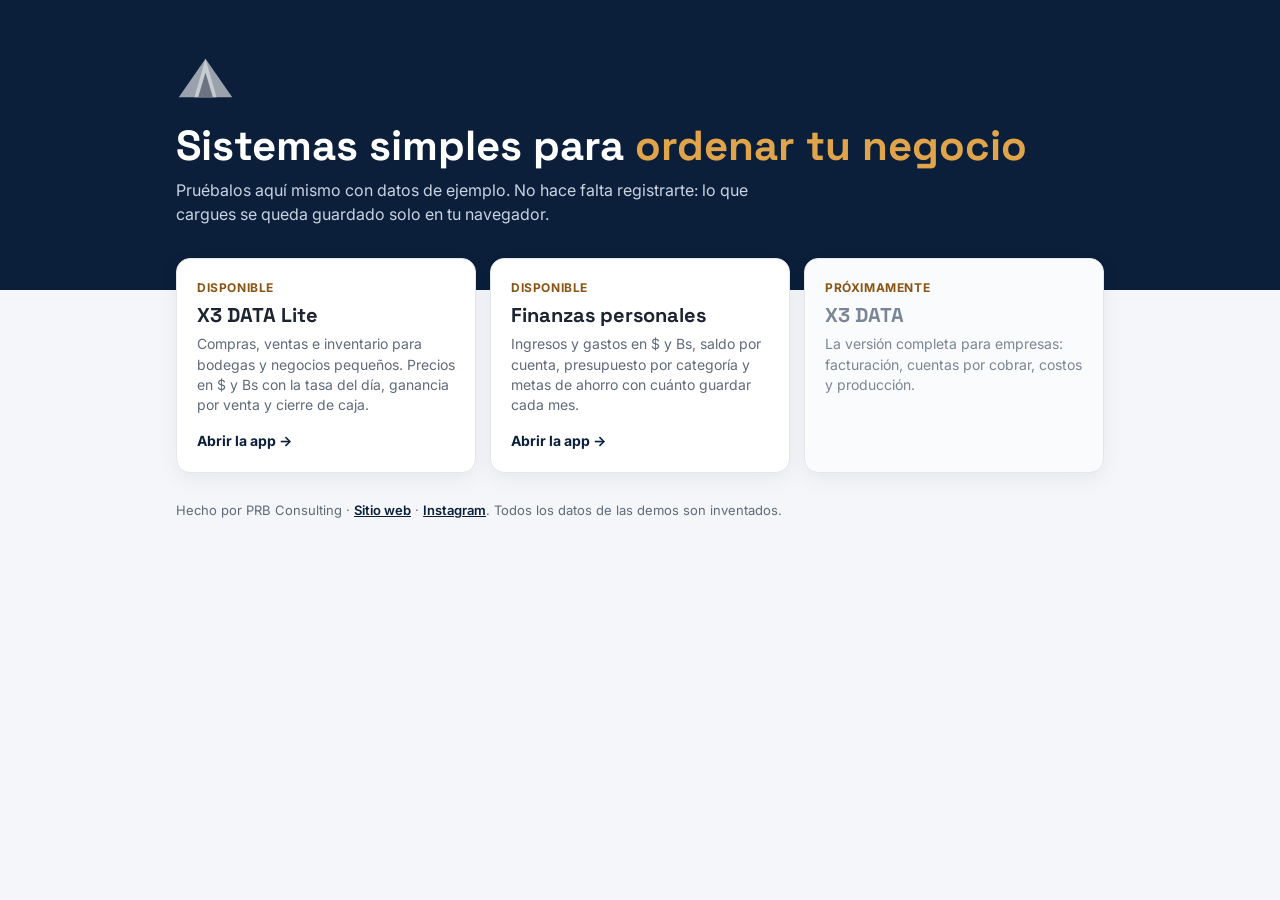
==== index.html @ fb284953 "Forzar recarga de estilos y scripts Co-Authored-By: Claude Opus 5.5 <noreply@anthropic.com> Claude-S" ====
<!doctype html>
<html lang="es">
<head>
<meta charset="utf-8">
<meta name="viewport" content="width=device-width,initial-scale=1">
<title>Apps · PRB Consulting</title>
<meta name="description" content="Apps de PRB Consulting para negocios pequeños y finanzas: pruébalas gratis con datos de ejemplo, sin registrarte.">
<link rel="icon" href="assets/prb-logo.svg">
<link rel="preconnect" href="https://fonts.googleapis.com">
<link rel="stylesheet" href="https://fonts.googleapis.com/css2?family=Inter:wght@400;500;600;700;800&family=Space+Grotesk:wght@600;700&display=swap">
<link rel="stylesheet" href="assets/prb.css?v=3">
<style>
.hero{background:var(--brand);color:#fff;padding:56px 16px 64px}
.hero .w{max-width:928px;margin:0 auto}.list{max-width:960px;margin:0 auto}
.hero img{height:44px;margin-bottom:18px}
.hero h1{font-size:clamp(28px,5vw,42px);line-height:1.1;margin:0 0 10px;color:#fff;text-wrap:balance}
.hero p{color:#c9d3e1;max-width:620px;margin:0;font-size:16px}
.hero .gold{color:var(--gold)}
.list{display:grid;grid-template-columns:repeat(auto-fill,minmax(270px,1fr));gap:14px;padding:0 16px;margin-top:-32px}
.app-c{display:flex;flex-direction:column;gap:6px;background:#fff;border:1px solid var(--line);border-radius:14px;padding:20px;text-decoration:none;color:inherit;box-shadow:0 6px 20px rgba(11,31,58,.06)}
a.app-c:hover,a.app-c:focus-visible{border-color:var(--gold);outline:none}
.app-c em{font-style:normal;font-size:12px;font-weight:700;color:#8a5414;text-transform:uppercase;letter-spacing:.6px}
.app-c b{font:700 20px var(--disp)}
.app-c span{color:var(--mut)}
.app-c .go{margin-top:auto;padding-top:10px;font-weight:700;color:var(--brand)}
.app-c.soon{background:#fafbfc}.app-c.soon b,.app-c.soon span{color:#7a8596}
.note{max-width:960px;margin:28px auto 40px;padding:0 16px;color:var(--mut);font-size:13px}
.note a{color:var(--brand);font-weight:600}
</style>
</head>
<body>
<header class="hero"><div class="w">
  <img src="assets/prb-logo.svg" alt="PRB Consulting">
  <h1>Sistemas simples para <span class="gold">ordenar tu negocio</span></h1>
  <p>Pruébalos aquí mismo con datos de ejemplo. No hace falta registrarte: lo que cargues se queda guardado solo en tu navegador.</p>
</div></header>
<main style="padding:0">
<div class="list">
  <a class="app-c" href="x3-lite/"><em>Disponible</em><b>X3 DATA Lite</b><span>Compras, ventas e inventario para bodegas y negocios pequeños. Precios en $ y Bs con la tasa del día, ganancia por venta y cierre de caja.</span><span class="go">Abrir la app →</span></a>
  <a class="app-c" href="finanzas/"><em>Disponible</em><b>Finanzas personales</b><span>Ingresos y gastos en $ y Bs, saldo por cuenta, presupuesto por categoría y metas de ahorro con cuánto guardar cada mes.</span><span class="go">Abrir la app →</span></a>
  <div class="app-c soon"><em>Próximamente</em><b>X3 DATA</b><span>La versión completa para empresas: facturación, cuentas por cobrar, costos y producción.</span></div>
</div>
<p class="note">Hecho por PRB Consulting · <a href="https://prb-consulting.webflow.io/" target="_blank" rel="noopener">Sitio web</a> · <a href="https://www.instagram.com/prbconsulting/" target="_blank" rel="noopener">Instagram</a>. Todos los datos de las demos son inventados.</p>
</main>
</body>
</html>
---- assets/prb.css ----
/* PRB Consulting · estilos compartidos de las apps */
:root{
  --bg:#f4f6f9;--card:#fff;--ink:#1b2430;--mut:#5f6b7a;--line:#e3e7ec;--soft:#eef1f5;
  --brand:#0b1f3a;--brand2:#13294a;--gold:#e0a54a;--acc:#e0a54a;--acc-ink:#0b1f3a;
  --ok:#1f7a4d;--ok-bg:#e3f4ea;--warn:#9a5b00;--warn-bg:#fff3dc;--bad:#b42318;--bad-bg:#fde8e6;
  --r:12px;--font:Inter,"Segoe UI",Roboto,Arial,sans-serif;--disp:"Space Grotesk",Inter,sans-serif;
  color-scheme:light;
}
*{box-sizing:border-box}
html,body{margin:0}
body{background:var(--bg);color:var(--ink);font:14px/1.45 var(--font)}
button,input,select,textarea{font:inherit;color:inherit}
a{color:inherit}
.num{font-variant-numeric:tabular-nums}

/* Barra de marca */
.prb-bar{display:flex;align-items:center;gap:10px;background:#fff;color:var(--brand);border-bottom:1px solid var(--line);padding:8px 16px;font-size:12px}
.prb-bar img{height:22px;width:auto}
.prb-bar b{font:700 13px var(--disp);letter-spacing:.3px}
.prb-bar .sp{flex:1}
.prb-bar a{color:var(--mut);text-decoration:none}
.prb-bar a:hover{color:var(--brand)}
.prb-bar a:has(b){color:var(--brand)}
.prb-bar .show-m{display:none}
.prb-bar .demo{background:var(--soft);color:var(--mut);border-radius:99px;padding:2px 10px;white-space:nowrap}

/* Estructura de app */
.app{display:flex;min-height:calc(100vh - 38px)}
.side{width:220px;background:var(--brand2);color:#cfd6e0;padding:16px 10px;flex:none}
.side .brand{color:#fff;font:700 19px var(--disp);padding:4px 10px 14px}
.side .brand small{display:block;font:500 11px var(--font);color:#9aa6b6}
.side .grp{font-size:10px;text-transform:uppercase;letter-spacing:1px;color:#8492a6;margin:14px 12px 4px}
.side button{display:flex;gap:8px;align-items:center;width:100%;text-align:left;background:none;border:0;color:inherit;padding:9px 12px;border-radius:8px;cursor:pointer;margin:2px 0}
.side button.on,.side button:hover{background:rgba(255,255,255,.12);color:#fff}
.side button.on{box-shadow:inset 3px 0 0 var(--acc)}
.side .tasa{margin:18px 6px 0;padding:10px;border-radius:10px;background:rgba(255,255,255,.07);font-size:12px}
.side .tasa b{display:block;color:#fff;font-size:15px}
main{flex:1;padding:22px 26px 40px;min-width:0}
h1{font:700 23px var(--disp);margin:0 0 2px}
.sub{color:var(--mut);margin:0 0 18px}
h3{margin:0 0 10px;font-size:12px;text-transform:uppercase;letter-spacing:.6px;color:var(--mut)}

/* Componentes */
.card{background:var(--card);border:1px solid var(--line);border-radius:var(--r);padding:14px 16px}
.kpis{display:grid;grid-template-columns:repeat(4,minmax(0,1fr));gap:12px;margin-bottom:14px}
.kpi{border-left:4px solid var(--c,var(--acc))}
.kpi .n{font-size:21px;font-weight:800;font-variant-numeric:tabular-nums}
.kpi .t{color:var(--mut);font-size:12px}
.g2{display:grid;grid-template-columns:minmax(0,3fr) minmax(0,2fr);gap:12px;margin-bottom:12px}
.g2e{display:grid;grid-template-columns:minmax(0,1fr) minmax(0,1fr);gap:12px;margin-bottom:12px}
.stack{display:grid;gap:12px}
.row{display:flex;gap:8px;align-items:center;flex-wrap:wrap;margin-bottom:12px}
.row .sp{flex:1}
.scroll{overflow-x:auto}
table{width:100%;border-collapse:collapse;font-variant-numeric:tabular-nums}
th{background:var(--soft);text-align:left;font-size:11px;text-transform:uppercase;letter-spacing:.5px;color:#475467;padding:8px 10px;border-bottom:1px solid var(--line);white-space:nowrap}
td{padding:7px 10px;border-bottom:1px solid var(--line);white-space:nowrap}
td.r,th.r{text-align:right}
td.wrap{white-space:normal}
tr.tot td{font-weight:800;background:#fafbfc}
tr.off td{color:#98a2b3;text-decoration:line-through}
tbody tr:hover td{background:#fafbfc}
.tag{display:inline-block;padding:2px 8px;border-radius:99px;font-size:11px;font-weight:700}
.tag.ok{background:var(--ok-bg);color:var(--ok)}.tag.warn{background:var(--warn-bg);color:var(--warn)}.tag.bad{background:var(--bad-bg);color:var(--bad)}.tag.mut{background:var(--soft);color:var(--mut)}
.btn{background:var(--acc);color:var(--acc-ink);border:0;border-radius:8px;padding:8px 14px;font-weight:700;cursor:pointer}
.btn:hover{filter:brightness(.95)}
.btn:disabled{opacity:.45;cursor:not-allowed}
.btn.sec{background:#fff;color:var(--ink);border:1px solid var(--line)}
.btn.dark{background:var(--brand);color:#fff}
.btn.danger{background:#fff;color:var(--bad);border:1px solid #f3c2bd}
.btn.sm{padding:4px 9px;font-size:12px}
.lnk{background:none;border:0;color:#2563a8;cursor:pointer;padding:0;font-size:12px;font-weight:600}
.lnk.bad{color:var(--bad)}
label.f{display:grid;gap:4px;font-size:12px;color:var(--mut);font-weight:600}
.inp{border:1px solid var(--line);border-radius:8px;padding:8px 10px;background:#fff;min-width:0;width:100%}
.inp:focus{outline:2px solid var(--acc);outline-offset:-1px;border-color:transparent}
.form{display:grid;grid-template-columns:repeat(2,minmax(0,1fr));gap:10px 12px}
.form .full{grid-column:1/-1}
.hb{display:flex;align-items:center;gap:8px;margin:6px 0}
.hb .l{width:160px;overflow:hidden;text-overflow:ellipsis;white-space:nowrap}
.hb .b{flex:1;height:10px;background:var(--soft);border-radius:6px}
.hb .b i{display:block;height:100%;border-radius:6px;background:var(--acc)}
.hb .v{width:90px;text-align:right;font-weight:700;font-variant-numeric:tabular-nums}
.empty{color:var(--mut);text-align:center;padding:22px}
.hint{color:var(--mut);font-size:12px}

/* Modal y avisos */
dialog{border:0;border-radius:14px;padding:0;max-width:min(560px,calc(100vw - 24px));width:100%;box-shadow:0 20px 60px rgba(0,0,0,.25)}
dialog::backdrop{background:rgba(15,20,30,.45)}
dialog .hd{display:flex;align-items:center;justify-content:space-between;padding:14px 18px;border-bottom:1px solid var(--line)}
dialog .hd b{font:700 17px var(--disp)}
dialog .bd{padding:16px 18px;max-height:70vh;overflow:auto}
dialog .ft{display:flex;gap:8px;justify-content:flex-end;padding:12px 18px;border-top:1px solid var(--line);background:#fafbfc}
.x{background:none;border:0;font-size:22px;line-height:1;cursor:pointer;color:var(--mut)}
.fab{display:none;position:fixed;right:16px;bottom:16px;z-index:40;background:var(--brand);color:#fff;border:0;border-radius:99px;padding:12px 18px;font-weight:700;box-shadow:0 8px 24px rgba(0,0,0,.25);gap:8px;align-items:center;cursor:pointer}
.fab[hidden]{display:none!important}
#toast{position:fixed;left:50%;bottom:22px;transform:translateX(-50%);background:var(--brand);color:#fff;padding:10px 16px;border-radius:10px;font-weight:600;opacity:0;pointer-events:none;transition:opacity .2s;z-index:50;max-width:calc(100vw - 32px)}
#toast.on{opacity:1}
#toast.err{background:var(--bad)}

.foot{color:var(--mut);font-size:12px;margin-top:28px;border-top:1px solid var(--line);padding-top:12px}

@media(max-width:860px){
  .app{display:block}
  .side{width:auto;display:flex;overflow-x:auto;padding:6px;gap:2px;position:sticky;top:0;z-index:5}
  .side .brand,.side .grp,.side .tasa{display:none}
  .side button{white-space:nowrap;width:auto;margin:0}
  .side button.on{box-shadow:inset 0 -3px 0 var(--acc)}
  main{padding:16px 16px 40px}
  .kpis{grid-template-columns:repeat(2,minmax(0,1fr))}
  .g2,.g2e{grid-template-columns:minmax(0,1fr)}
  .fab{display:flex}
  .form{grid-template-columns:1fr}
  .prb-bar .hide-m{display:none}
  .prb-bar .show-m{display:inline}
}
@media print{
  .prb-bar,.side,.no-print{display:none!important}
  main{padding:0}
  body{background:#fff}
}
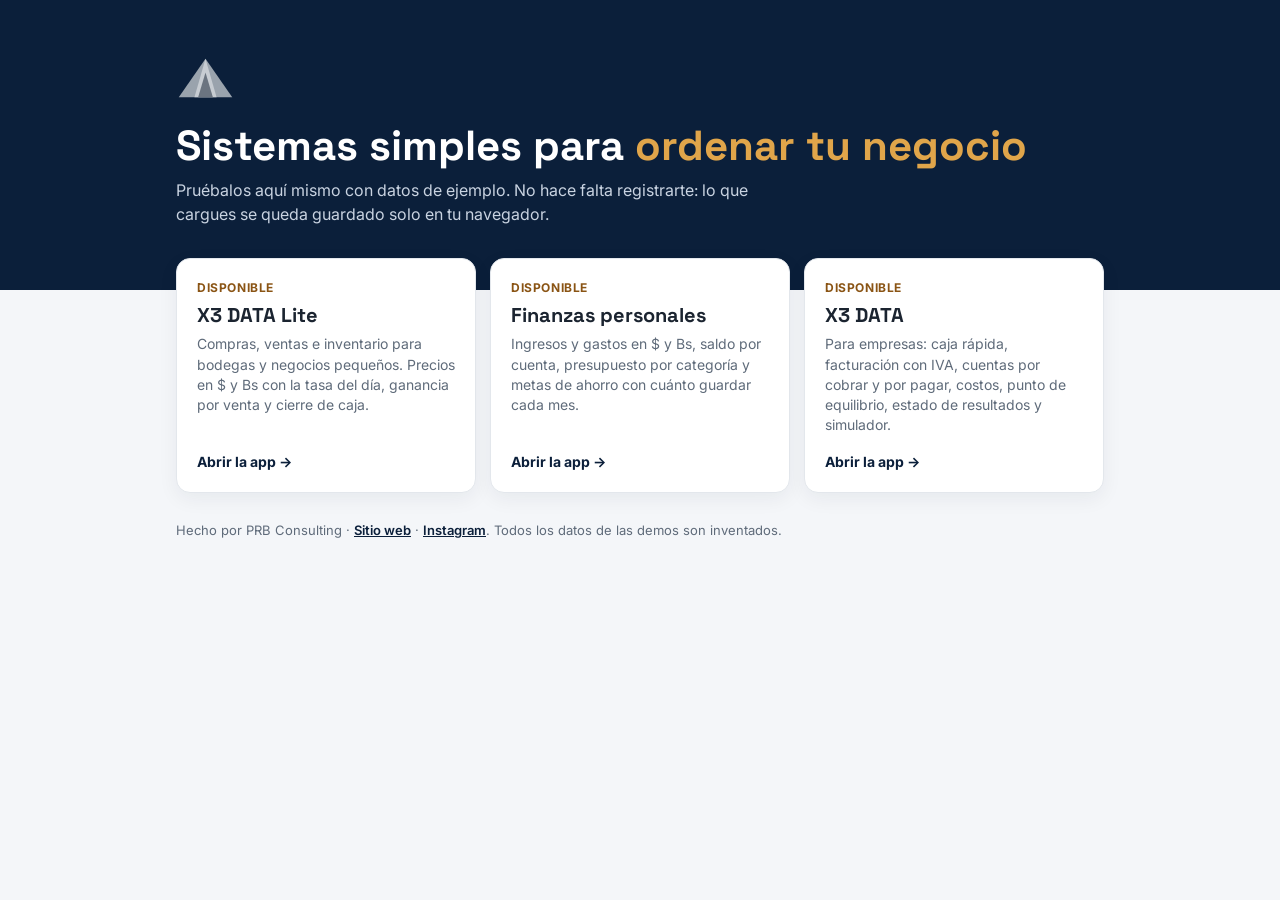
==== commit 814e050a: "X3 DATA con caja rápida, costos y equilibrio; finanzas sin gráfico de torta Co-Authored-By: Claude O" ====
--- a/index.html
+++ b/index.html
@@ -8,7 +8,7 @@
 <link rel="icon" href="assets/prb-logo.svg">
 <link rel="preconnect" href="https://fonts.googleapis.com">
 <link rel="stylesheet" href="https://fonts.googleapis.com/css2?family=Inter:wght@400;500;600;700;800&family=Space+Grotesk:wght@600;700&display=swap">
-<link rel="stylesheet" href="assets/prb.css?v=3">
+<link rel="stylesheet" href="assets/prb.css?v=4">
 <style>
 .hero{background:var(--brand);color:#fff;padding:56px 16px 64px}
 .hero .w{max-width:928px;margin:0 auto}.list{max-width:960px;margin:0 auto}
@@ -38,7 +38,7 @@
 <div class="list">
   <a class="app-c" href="x3-lite/"><em>Disponible</em><b>X3 DATA Lite</b><span>Compras, ventas e inventario para bodegas y negocios pequeños. Precios en $ y Bs con la tasa del día, ganancia por venta y cierre de caja.</span><span class="go">Abrir la app →</span></a>
   <a class="app-c" href="finanzas/"><em>Disponible</em><b>Finanzas personales</b><span>Ingresos y gastos en $ y Bs, saldo por cuenta, presupuesto por categoría y metas de ahorro con cuánto guardar cada mes.</span><span class="go">Abrir la app →</span></a>
-  <div class="app-c soon"><em>Próximamente</em><b>X3 DATA</b><span>La versión completa para empresas: facturación, cuentas por cobrar, costos y producción.</span></div>
+  <a class="app-c" href="x3/"><em>Disponible</em><b>X3 DATA</b><span>Para empresas: caja rápida, facturación con IVA, cuentas por cobrar y por pagar, costos, punto de equilibrio, estado de resultados y simulador.</span><span class="go">Abrir la app →</span></a>
 </div>
 <p class="note">Hecho por PRB Consulting · <a href="https://prb-consulting.webflow.io/" target="_blank" rel="noopener">Sitio web</a> · <a href="https://www.instagram.com/prbconsulting/" target="_blank" rel="noopener">Instagram</a>. Todos los datos de las demos son inventados.</p>
 </main>
--- a/assets/prb.css
+++ b/assets/prb.css
@@ -119,3 +119,31 @@
   main{padding:0}
   body{background:#fff}
 }
+
+/* Caja rápida */
+.caja{display:grid;grid-template-columns:minmax(0,1.25fr) minmax(0,1fr);gap:12px;align-items:start}
+.ksug{position:absolute;left:0;right:0;top:100%;z-index:10;background:#fff;border:1px solid var(--line);border-radius:10px;box-shadow:0 10px 30px rgba(0,0,0,.12);overflow:hidden}
+.ksug:empty{display:none}
+.ksug button{display:flex;width:100%;justify-content:space-between;gap:10px;padding:10px 14px;border:0;background:none;text-align:left;cursor:pointer;font-size:15px}
+.ksug button.on,.ksug button:hover{background:var(--soft)}
+.kfav{display:grid;grid-template-columns:repeat(auto-fill,minmax(130px,1fr));gap:8px}
+.kfav button{display:grid;gap:4px;text-align:left;background:var(--soft);border:1px solid var(--line);border-radius:10px;padding:12px;cursor:pointer;min-height:72px}
+.kfav button:hover{border-color:var(--acc);background:#fff}
+.kfav b{font-size:13px;line-height:1.25}.kfav span{color:var(--acc);font-weight:800}
+.kcart{position:sticky;top:12px}
+.klist{max-height:46vh;overflow:auto;margin:0 -6px}
+.kl{display:grid;grid-template-columns:minmax(0,1fr) auto 84px;gap:10px;align-items:center;padding:8px 6px;border-bottom:1px solid var(--line)}
+.kl small{display:block;color:var(--mut)}.kl>b{text-align:right}
+.kl.new{animation:kflash 1s ease-out}
+@keyframes kflash{from{background:#e3f4ea}to{background:transparent}}
+.kq{display:flex;align-items:center;gap:6px}.kq button{width:32px;height:32px;border-radius:8px;border:1px solid var(--line);background:#fff;font-size:18px;cursor:pointer}.kq span{min-width:26px;text-align:center;font-weight:700}
+.ktot{display:grid;grid-template-columns:1fr auto;align-items:end;margin-top:12px;padding-top:12px;border-top:2px solid var(--ink)}
+.ktot span{font-weight:700}.ktot span small{display:block;font-weight:400;color:var(--mut);font-size:12px}
+.ktot b{font:800 34px var(--disp);text-align:right}.ktot>small{grid-column:2;text-align:right;color:var(--mut)}
+.kpay{display:grid;grid-template-columns:repeat(3,minmax(0,1fr));gap:8px;margin-top:12px}
+.kpay button{padding:12px 6px;border-radius:10px;border:1px solid var(--line);background:#fff;font-weight:700;cursor:pointer;position:relative}
+.kpay button small{position:absolute;top:4px;left:7px;color:var(--mut);font-weight:500;font-size:10px}
+.kpay button.on{border-color:var(--acc);background:var(--acc);color:var(--acc-ink)}
+.kpay button.on small{color:inherit}
+.kvuelto{font-size:22px;margin-top:10px;text-align:right;min-height:30px}
+@media(max-width:860px){.caja{grid-template-columns:minmax(0,1fr)}.kcart{position:static}.kfav{grid-template-columns:repeat(2,minmax(0,1fr))}}
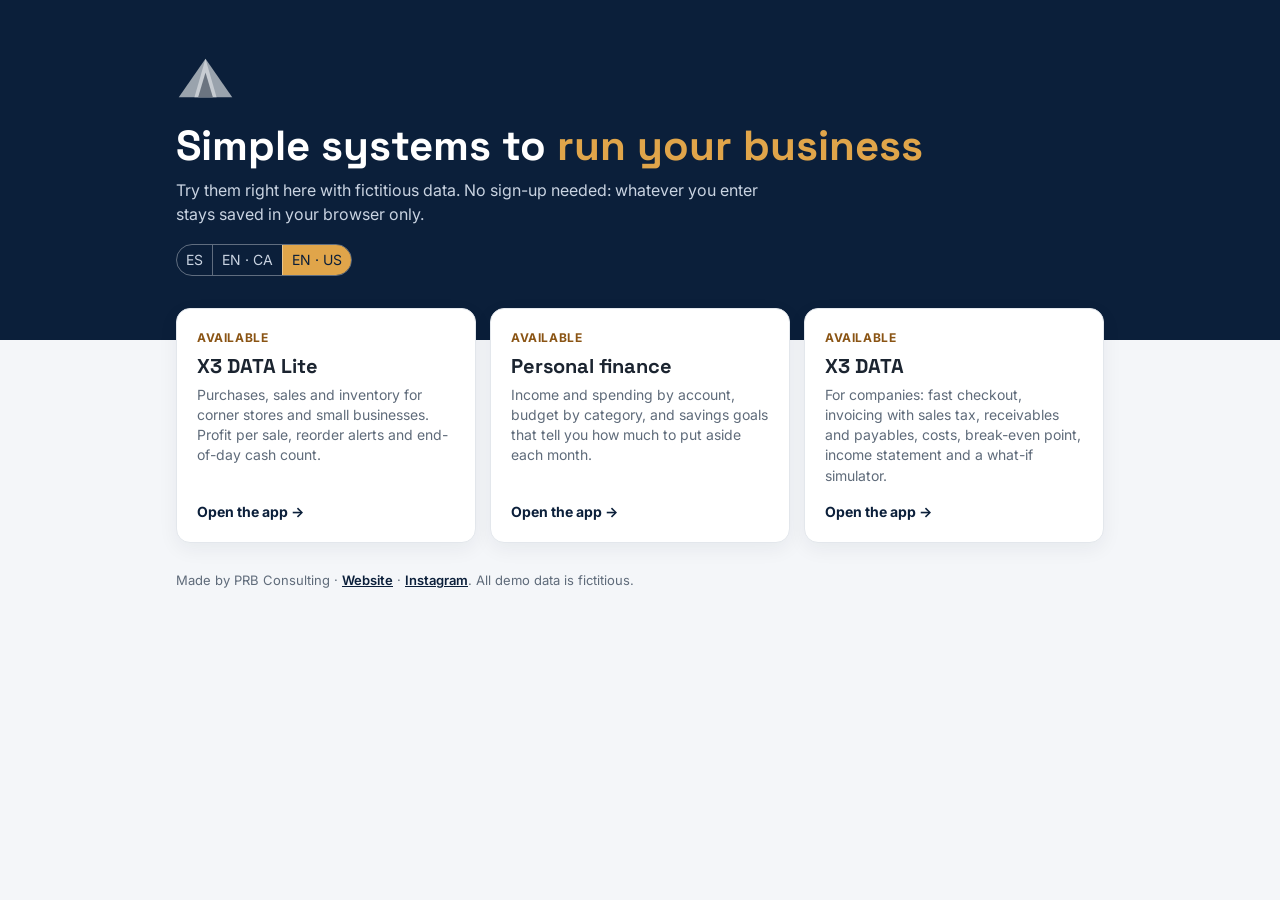
==== commit fb607f4c: "Idioma ES / EN Canadá / EN EE.UU., datos ficticios y tablas de análisis sin scroll lateral Co-Author" ====
--- a/index.html
+++ b/index.html
@@ -4,11 +4,11 @@
 <meta charset="utf-8">
 <meta name="viewport" content="width=device-width,initial-scale=1">
 <title>Apps · PRB Consulting</title>
-<meta name="description" content="Apps de PRB Consulting para negocios pequeños y finanzas: pruébalas gratis con datos de ejemplo, sin registrarte.">
+<meta name="description" content="Apps de PRB Consulting para negocios pequeños y finanzas: pruébalas gratis con datos ficticios, sin registrarte.">
 <link rel="icon" href="assets/prb-logo.svg">
 <link rel="preconnect" href="https://fonts.googleapis.com">
 <link rel="stylesheet" href="https://fonts.googleapis.com/css2?family=Inter:wght@400;500;600;700;800&family=Space+Grotesk:wght@600;700&display=swap">
-<link rel="stylesheet" href="assets/prb.css?v=4">
+<link rel="stylesheet" href="assets/prb.css?v=5">
 <style>
 .hero{background:var(--brand);color:#fff;padding:56px 16px 64px}
 .hero .w{max-width:928px;margin:0 auto}.list{max-width:960px;margin:0 auto}
@@ -27,12 +27,13 @@
 .note{max-width:960px;margin:28px auto 40px;padding:0 16px;color:var(--mut);font-size:13px}
 .note a{color:var(--brand);font-weight:600}
 </style>
+<script src="assets/i18n.js?v=5"></script>
 </head>
 <body>
 <header class="hero"><div class="w">
   <img src="assets/prb-logo.svg" alt="PRB Consulting">
   <h1>Sistemas simples para <span class="gold">ordenar tu negocio</span></h1>
-  <p>Pruébalos aquí mismo con datos de ejemplo. No hace falta registrarte: lo que cargues se queda guardado solo en tu navegador.</p>
+  <p>Pruébalos aquí mismo con datos ficticios. No hace falta registrarte: lo que cargues se queda guardado solo en tu navegador.</p>
 </div></header>
 <main style="padding:0">
 <div class="list">
@@ -40,7 +41,7 @@
   <a class="app-c" href="finanzas/"><em>Disponible</em><b>Finanzas personales</b><span>Ingresos y gastos en $ y Bs, saldo por cuenta, presupuesto por categoría y metas de ahorro con cuánto guardar cada mes.</span><span class="go">Abrir la app →</span></a>
   <a class="app-c" href="x3/"><em>Disponible</em><b>X3 DATA</b><span>Para empresas: caja rápida, facturación con IVA, cuentas por cobrar y por pagar, costos, punto de equilibrio, estado de resultados y simulador.</span><span class="go">Abrir la app →</span></a>
 </div>
-<p class="note">Hecho por PRB Consulting · <a href="https://prb-consulting.webflow.io/" target="_blank" rel="noopener">Sitio web</a> · <a href="https://www.instagram.com/prbconsulting/" target="_blank" rel="noopener">Instagram</a>. Todos los datos de las demos son inventados.</p>
+<p class="note">Hecho por PRB Consulting · <a href="https://prb-consulting.webflow.io/" target="_blank" rel="noopener">Sitio web</a> · <a href="https://www.instagram.com/prbconsulting/" target="_blank" rel="noopener">Instagram</a>. Todos los datos de las demos son ficticios.</p>
 </main>
 </body>
 </html>
--- a/assets/prb.css
+++ b/assets/prb.css
@@ -47,6 +47,7 @@
 .kpi .n{font-size:21px;font-weight:800;font-variant-numeric:tabular-nums}
 .kpi .t{color:var(--mut);font-size:12px}
 .g2{display:grid;grid-template-columns:minmax(0,3fr) minmax(0,2fr);gap:12px;margin-bottom:12px}
+.g2.sim{grid-template-columns:minmax(0,1fr) minmax(0,1.3fr)}
 .g2e{display:grid;grid-template-columns:minmax(0,1fr) minmax(0,1fr);gap:12px;margin-bottom:12px}
 .stack{display:grid;gap:12px}
 .row{display:flex;gap:8px;align-items:center;flex-wrap:wrap;margin-bottom:12px}
@@ -108,7 +109,7 @@
   .side button.on{box-shadow:inset 0 -3px 0 var(--acc)}
   main{padding:16px 16px 40px}
   .kpis{grid-template-columns:repeat(2,minmax(0,1fr))}
-  .g2,.g2e{grid-template-columns:minmax(0,1fr)}
+  .g2,.g2e,.g2.sim{grid-template-columns:minmax(0,1fr)}
   .fab{display:flex}
   .form{grid-template-columns:1fr}
   .prb-bar .hide-m{display:none}
@@ -147,3 +148,19 @@
 .kpay button.on small{color:inherit}
 .kvuelto{font-size:22px;margin-top:10px;text-align:right;min-height:30px}
 @media(max-width:860px){.caja{grid-template-columns:minmax(0,1fr)}.kcart{position:static}.kfav{grid-template-columns:repeat(2,minmax(0,1fr))}}
+table.calc td{white-space:normal}
+table.calc td.r{white-space:nowrap;padding-left:12px}
+
+/* idioma */
+.prb-lang{display:inline-flex;border:1px solid var(--line);border-radius:999px;overflow:hidden;flex:none}
+.prb-lang button{border:0;background:transparent;font:600 12px var(--sans,inherit);color:var(--mut);padding:5px 9px;cursor:pointer;white-space:nowrap}
+.prb-lang button+button{border-left:1px solid var(--line)}
+.prb-lang button.on{background:var(--acc,#2e9e6b);color:#fff}
+.hero .prb-lang{margin-top:18px;border-color:rgba(255,255,255,.35)}
+.hero .prb-lang button{color:#c9d3e1}.hero .prb-lang button+button{border-left-color:rgba(255,255,255,.35)}
+.hero .prb-lang button.on{background:var(--gold);color:var(--brand)}
+html[lang="en"] .bs{display:none!important}
+@media (max-width:640px){.prb-bar .demo{display:none}.prb-lang button{padding:4px 7px;font-size:11px}}
+.sm{display:none}
+@media (max-width:640px){.hm{display:none!important}.sm{display:table-cell}}
+@media (max-width:640px){th{padding:8px 6px}td{padding:7px 6px}th:first-child,td:first-child{padding-left:4px}th:last-child,td:last-child{padding-right:4px}tr.tot td:first-child{white-space:normal}}
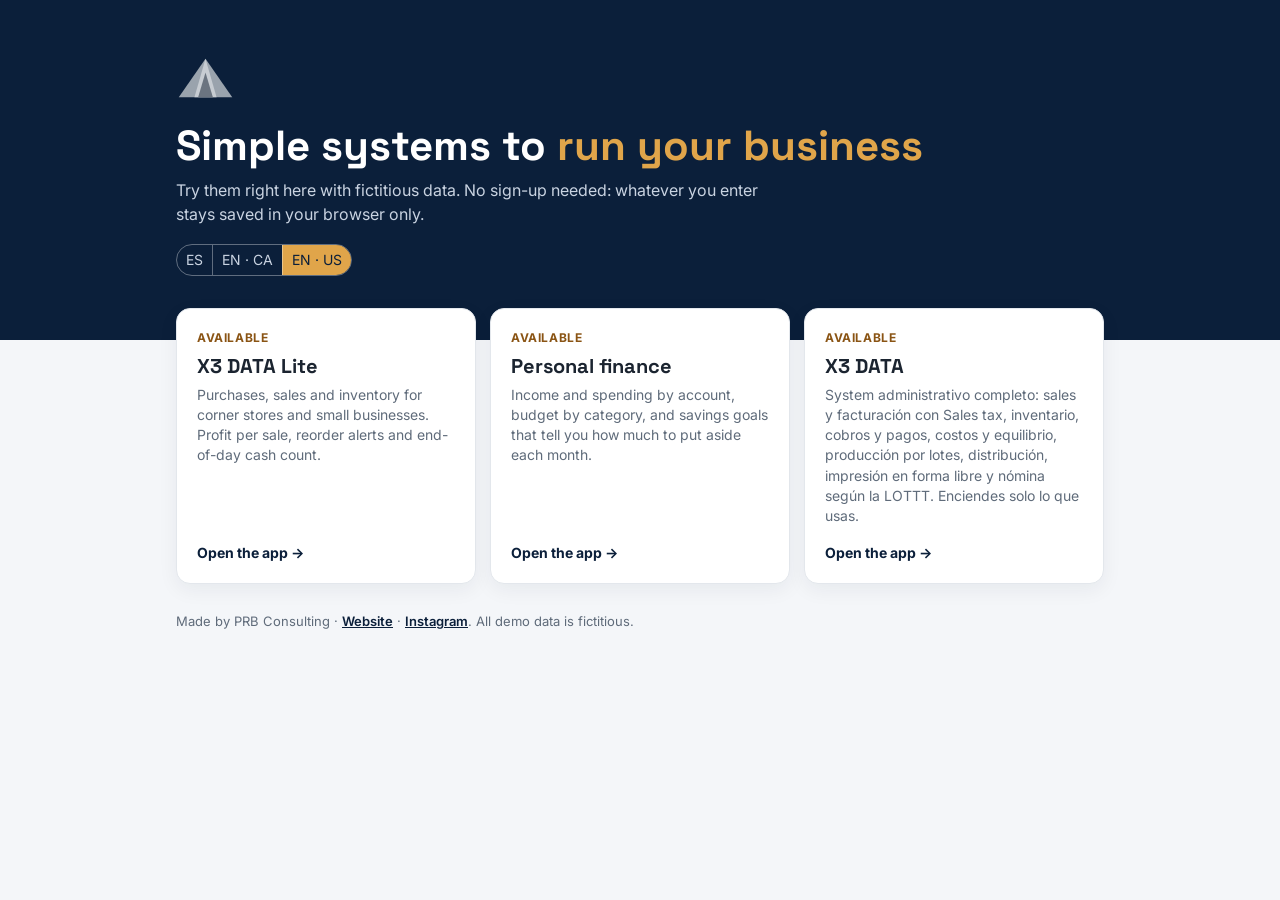
==== commit 1a74adc3: "Portada: descripcion de X3 DATA total" ====
--- a/index.html
+++ b/index.html
@@ -31,7 +31,7 @@
 </head>
 <body>
 <header class="hero"><div class="w">
-  <img src="assets/prb-logo.svg" alt="PRB Consulting">
+  <img src="https://cdn.prod.website-files.com/6428993007c9bb0c2e9f60b5/6428ac27bb87cbb7fb2e982d_Copia%20de%20P.R.B.png" onerror="this.onerror=null;this.src='assets/prb-logo.svg'" alt="PRB Consulting">
   <h1>Sistemas simples para <span class="gold">ordenar tu negocio</span></h1>
   <p>Pruébalos aquí mismo con datos ficticios. No hace falta registrarte: lo que cargues se queda guardado solo en tu navegador.</p>
 </div></header>
@@ -39,7 +39,7 @@
 <div class="list">
   <a class="app-c" href="x3-lite/"><em>Disponible</em><b>X3 DATA Lite</b><span>Compras, ventas e inventario para bodegas y negocios pequeños. Precios en $ y Bs con la tasa del día, ganancia por venta y cierre de caja.</span><span class="go">Abrir la app →</span></a>
   <a class="app-c" href="finanzas/"><em>Disponible</em><b>Finanzas personales</b><span>Ingresos y gastos en $ y Bs, saldo por cuenta, presupuesto por categoría y metas de ahorro con cuánto guardar cada mes.</span><span class="go">Abrir la app →</span></a>
-  <a class="app-c" href="x3/"><em>Disponible</em><b>X3 DATA</b><span>Para empresas: caja rápida, facturación con IVA, cuentas por cobrar y por pagar, costos, punto de equilibrio, estado de resultados y simulador.</span><span class="go">Abrir la app →</span></a>
+  <a class="app-c" href="x3/"><em>Disponible</em><b>X3 DATA</b><span>Sistema administrativo completo: ventas y facturación con IVA, inventario, cobros y pagos, costos y equilibrio, producción por lotes, distribución, impresión en forma libre y nómina según la LOTTT. Enciendes solo lo que usas.</span><span class="go">Abrir la app →</span></a>
 </div>
 <p class="note">Hecho por PRB Consulting · <a href="https://prb-consulting.webflow.io/" target="_blank" rel="noopener">Sitio web</a> · <a href="https://www.instagram.com/prbconsulting/" target="_blank" rel="noopener">Instagram</a>. Todos los datos de las demos son ficticios.</p>
 </main>
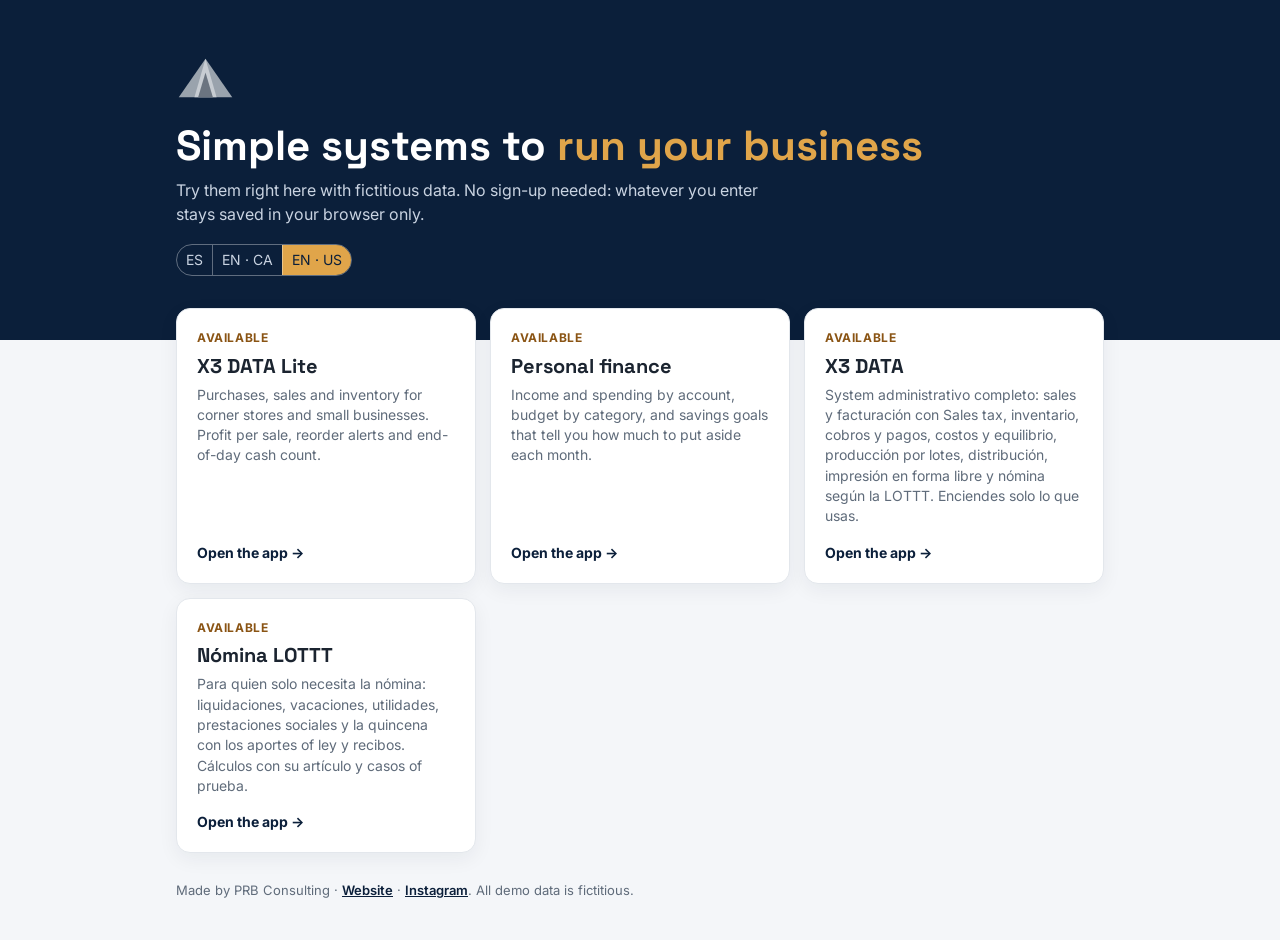
==== commit cf0ad2a8: "Portada: tarjeta de la app de Nomina" ====
--- a/index.html
+++ b/index.html
@@ -40,6 +40,7 @@
   <a class="app-c" href="x3-lite/"><em>Disponible</em><b>X3 DATA Lite</b><span>Compras, ventas e inventario para bodegas y negocios pequeños. Precios en $ y Bs con la tasa del día, ganancia por venta y cierre de caja.</span><span class="go">Abrir la app →</span></a>
   <a class="app-c" href="finanzas/"><em>Disponible</em><b>Finanzas personales</b><span>Ingresos y gastos en $ y Bs, saldo por cuenta, presupuesto por categoría y metas de ahorro con cuánto guardar cada mes.</span><span class="go">Abrir la app →</span></a>
   <a class="app-c" href="x3/"><em>Disponible</em><b>X3 DATA</b><span>Sistema administrativo completo: ventas y facturación con IVA, inventario, cobros y pagos, costos y equilibrio, producción por lotes, distribución, impresión en forma libre y nómina según la LOTTT. Enciendes solo lo que usas.</span><span class="go">Abrir la app →</span></a>
+  <a class="app-c" href="nomina/"><em>Disponible</em><b>Nómina LOTTT</b><span>Para quien solo necesita la nómina: liquidaciones, vacaciones, utilidades, prestaciones sociales y la quincena con los aportes de ley y recibos. Cálculos con su artículo y casos de prueba.</span><span class="go">Abrir la app →</span></a>
 </div>
 <p class="note">Hecho por PRB Consulting · <a href="https://prb-consulting.webflow.io/" target="_blank" rel="noopener">Sitio web</a> · <a href="https://www.instagram.com/prbconsulting/" target="_blank" rel="noopener">Instagram</a>. Todos los datos de las demos son ficticios.</p>
 </main>
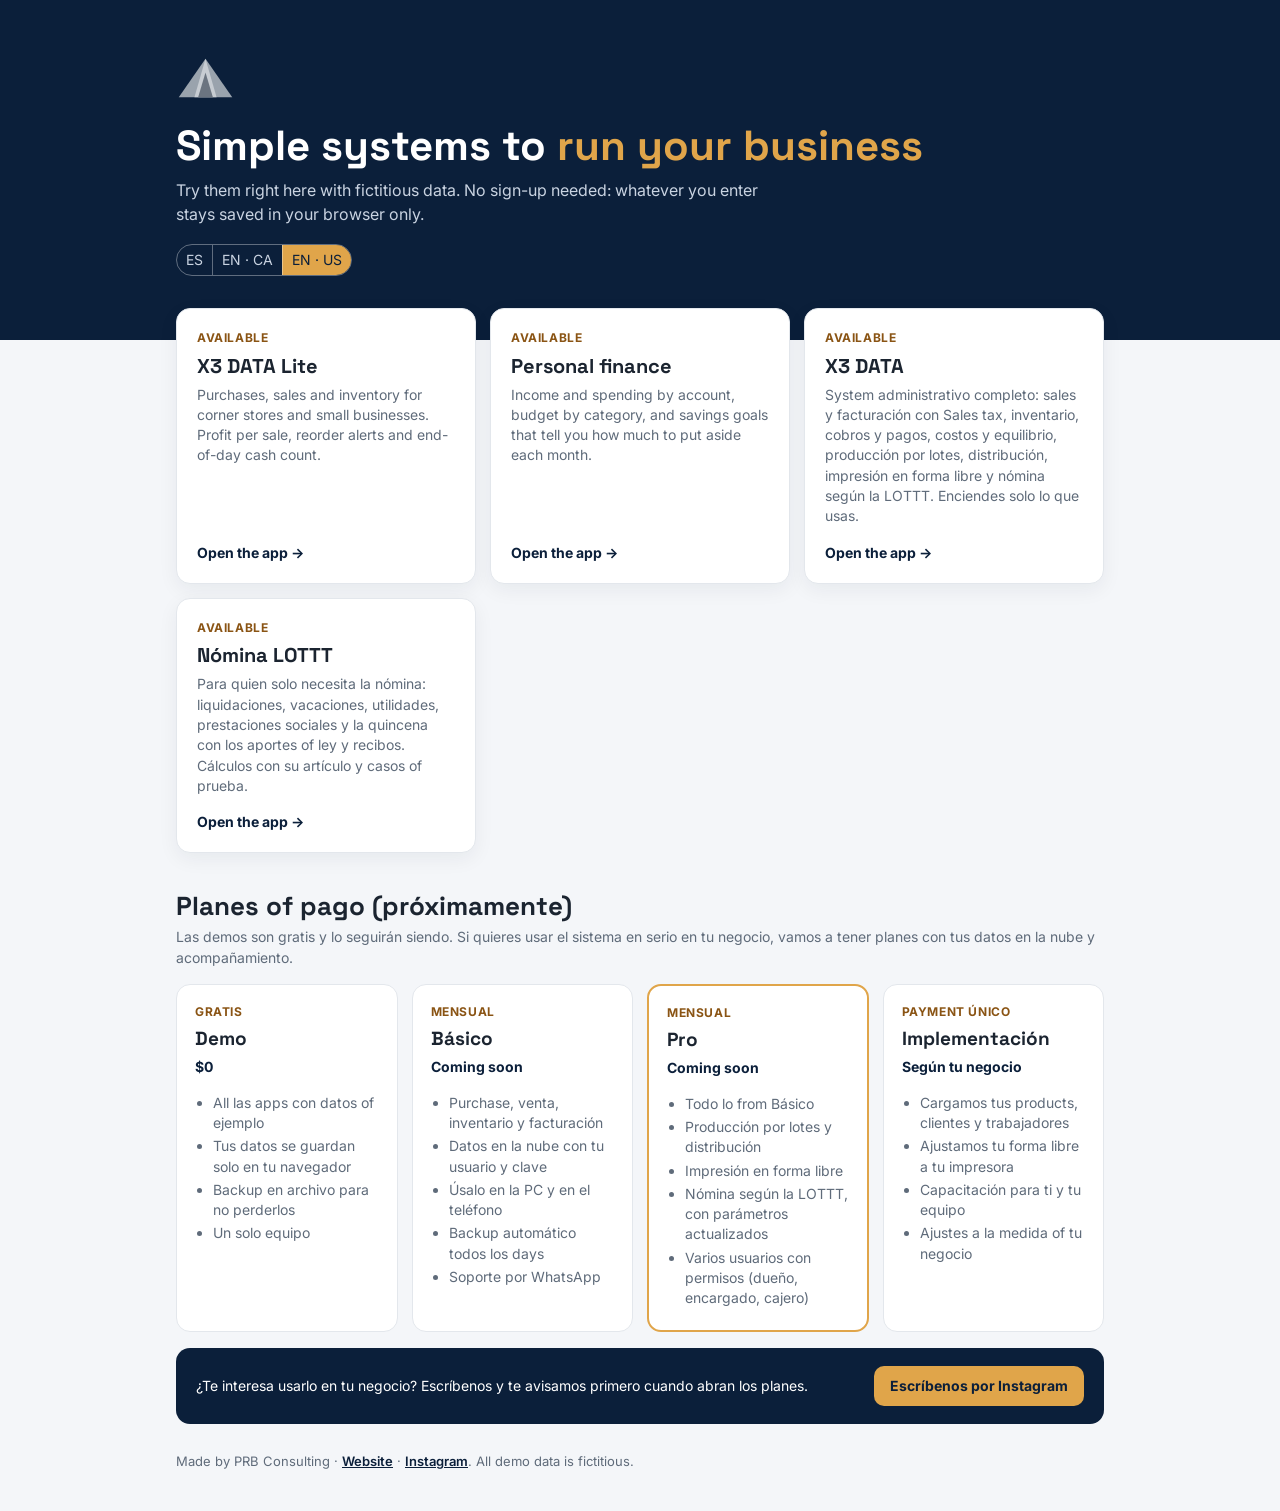
==== commit d67c14e8: "Portada: seccion de planes de pago (proximamente)" ====
--- a/index.html
+++ b/index.html
@@ -26,6 +26,16 @@
 .app-c.soon{background:#fafbfc}.app-c.soon b,.app-c.soon span{color:#7a8596}
 .note{max-width:960px;margin:28px auto 40px;padding:0 16px;color:var(--mut);font-size:13px}
 .note a{color:var(--brand);font-weight:600}
+.planes{max-width:960px;margin:36px auto 0;padding:0 16px}
+.planes h2{font:700 26px var(--disp);margin:0 0 4px}.planes>p{color:var(--mut);margin:0 0 16px}
+.pgrid{display:grid;grid-template-columns:repeat(auto-fill,minmax(210px,1fr));gap:14px}
+.plan{background:#fff;border:1px solid var(--line);border-radius:14px;padding:18px;display:flex;flex-direction:column;gap:6px}
+.plan.dest{border:2px solid var(--gold)}
+.plan em{font-style:normal;font-size:12px;font-weight:700;color:#8a5414;text-transform:uppercase;letter-spacing:.6px}
+.plan b{font:700 19px var(--disp)}.plan .pr{font-weight:700;color:var(--brand)}
+.plan ul{margin:6px 0 0;padding-left:18px;color:var(--mut);font-size:14px}.plan li{margin:3px 0}
+.planes .cta{margin-top:16px;background:var(--brand);color:#fff;border-radius:14px;padding:18px 20px;display:flex;flex-wrap:wrap;gap:10px;align-items:center;justify-content:space-between}
+.planes .cta a{background:var(--gold);color:var(--brand);font-weight:700;text-decoration:none;padding:10px 16px;border-radius:10px}
 </style>
 <script src="assets/i18n.js?v=5"></script>
 </head>
@@ -42,6 +52,17 @@
   <a class="app-c" href="x3/"><em>Disponible</em><b>X3 DATA</b><span>Sistema administrativo completo: ventas y facturación con IVA, inventario, cobros y pagos, costos y equilibrio, producción por lotes, distribución, impresión en forma libre y nómina según la LOTTT. Enciendes solo lo que usas.</span><span class="go">Abrir la app →</span></a>
   <a class="app-c" href="nomina/"><em>Disponible</em><b>Nómina LOTTT</b><span>Para quien solo necesita la nómina: liquidaciones, vacaciones, utilidades, prestaciones sociales y la quincena con los aportes de ley y recibos. Cálculos con su artículo y casos de prueba.</span><span class="go">Abrir la app →</span></a>
 </div>
+<section class="planes" id="planes">
+  <h2>Planes de pago (próximamente)</h2>
+  <p>Las demos son gratis y lo seguirán siendo. Si quieres usar el sistema en serio en tu negocio, vamos a tener planes con tus datos en la nube y acompañamiento.</p>
+  <div class="pgrid">
+    <div class="plan"><em>Gratis</em><b>Demo</b><span class="pr">$0</span><ul><li>Todas las apps con datos de ejemplo</li><li>Tus datos se guardan solo en tu navegador</li><li>Respaldo en archivo para no perderlos</li><li>Un solo equipo</li></ul></div>
+    <div class="plan"><em>Mensual</em><b>Básico</b><span class="pr">Próximamente</span><ul><li>Compra, venta, inventario y facturación</li><li>Datos en la nube con tu usuario y clave</li><li>Úsalo en la PC y en el teléfono</li><li>Respaldo automático todos los días</li><li>Soporte por WhatsApp</li></ul></div>
+    <div class="plan dest"><em>Mensual</em><b>Pro</b><span class="pr">Próximamente</span><ul><li>Todo lo del Básico</li><li>Producción por lotes y distribución</li><li>Impresión en forma libre</li><li>Nómina según la LOTTT, con parámetros actualizados</li><li>Varios usuarios con permisos (dueño, encargado, cajero)</li></ul></div>
+    <div class="plan"><em>Pago único</em><b>Implementación</b><span class="pr">Según tu negocio</span><ul><li>Cargamos tus productos, clientes y trabajadores</li><li>Ajustamos tu forma libre a tu impresora</li><li>Capacitación para ti y tu equipo</li><li>Ajustes a la medida de tu negocio</li></ul></div>
+  </div>
+  <div class="cta"><span>¿Te interesa usarlo en tu negocio? Escríbenos y te avisamos primero cuando abran los planes.</span><a href="https://www.instagram.com/prbconsulting/" target="_blank" rel="noopener">Escríbenos por Instagram</a></div>
+</section>
 <p class="note">Hecho por PRB Consulting · <a href="https://prb-consulting.webflow.io/" target="_blank" rel="noopener">Sitio web</a> · <a href="https://www.instagram.com/prbconsulting/" target="_blank" rel="noopener">Instagram</a>. Todos los datos de las demos son ficticios.</p>
 </main>
 </body>
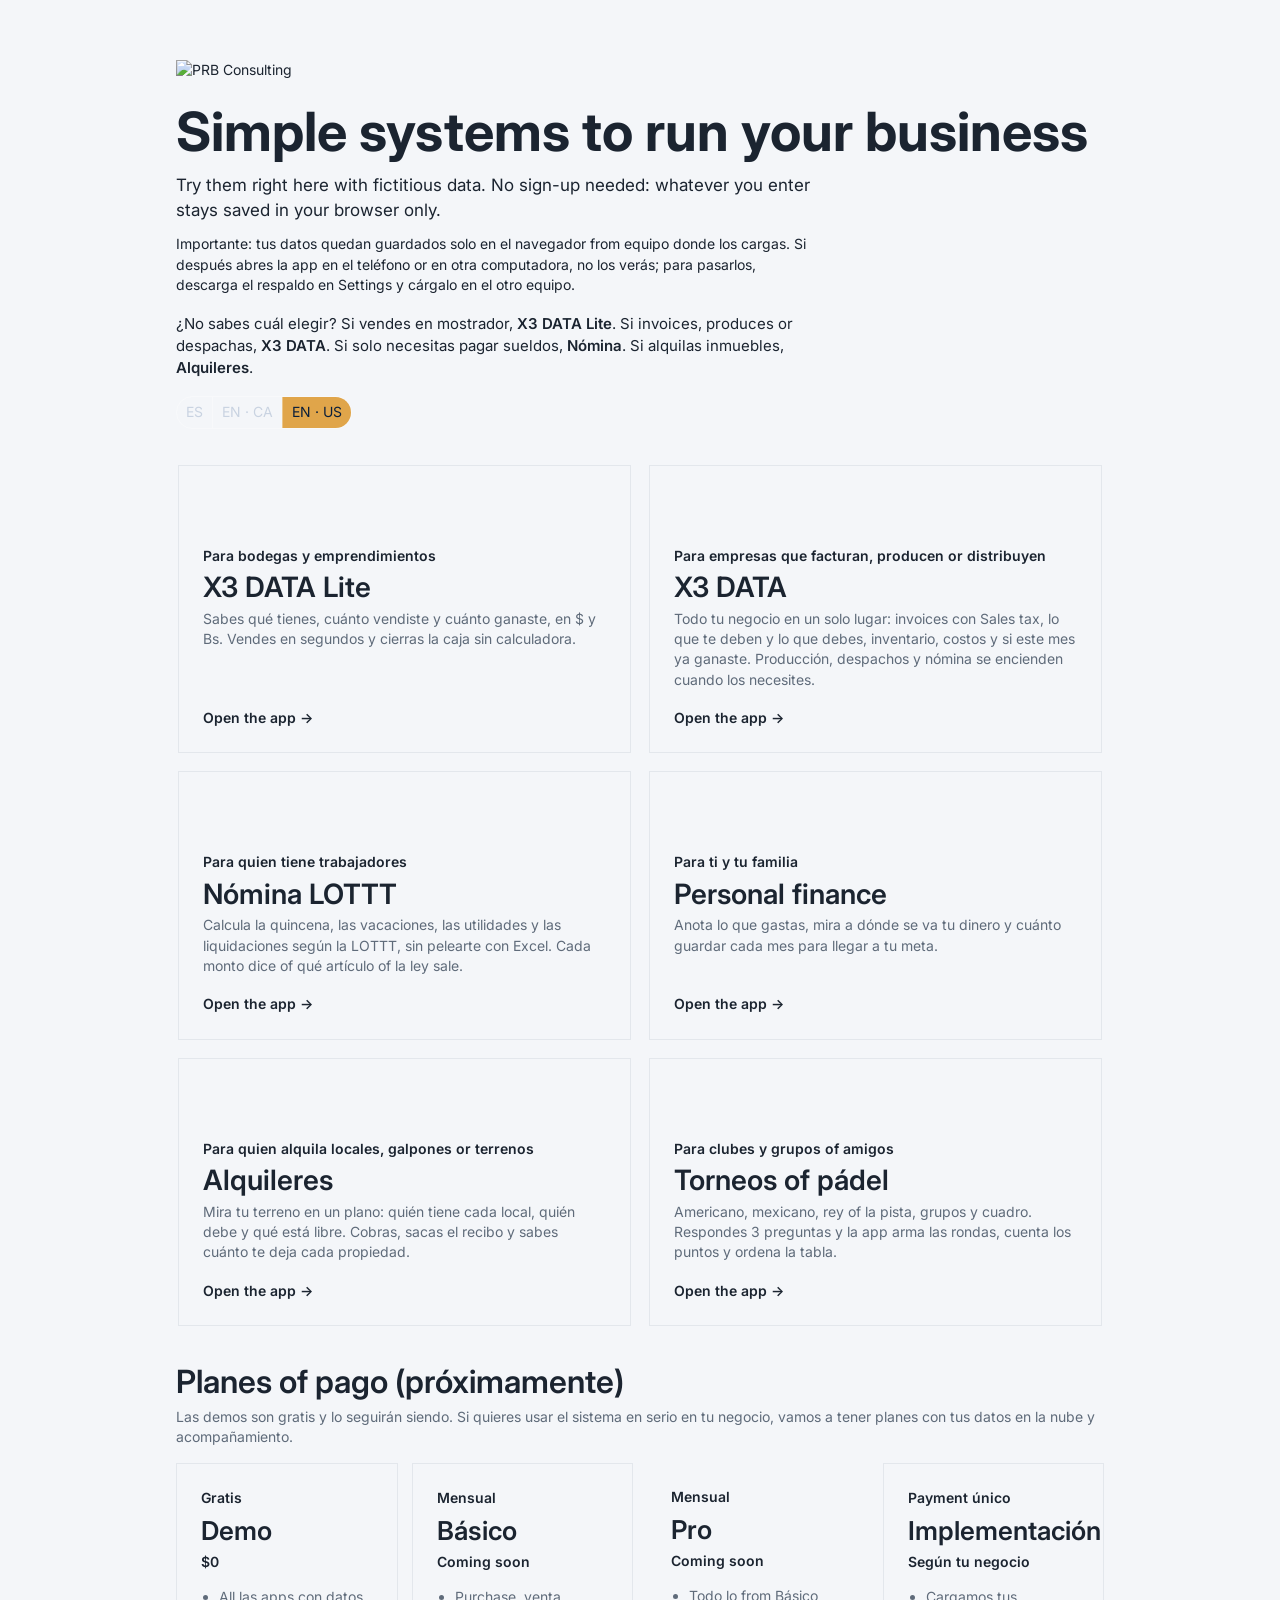
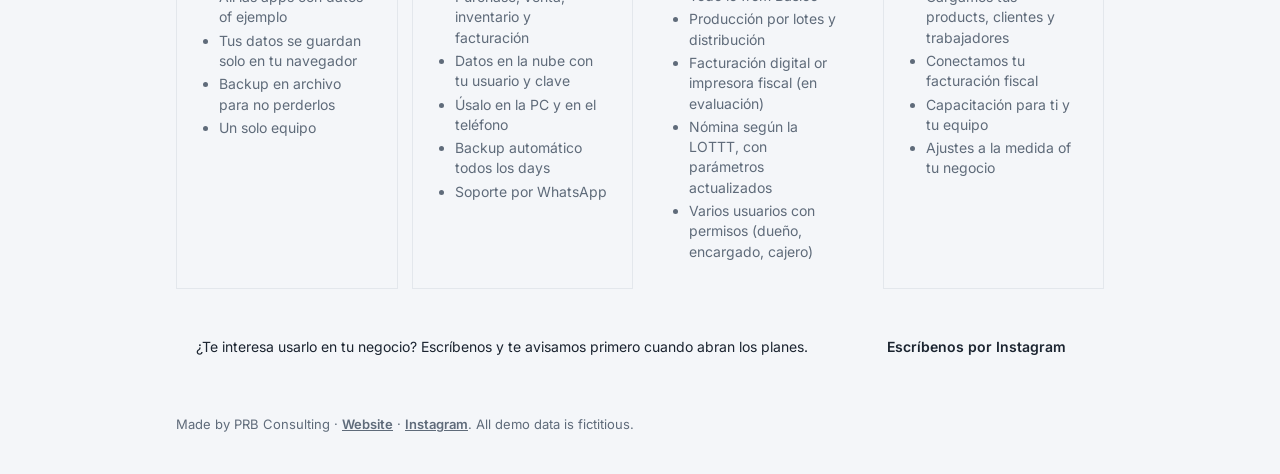
==== commit 63e6e8cd: "Add files via upload" ====
--- a/index.html
+++ b/index.html
@@ -5,52 +5,59 @@
 <meta name="viewport" content="width=device-width,initial-scale=1">
 <title>Apps · PRB Consulting</title>
 <meta name="description" content="Apps de PRB Consulting para negocios pequeños y finanzas: pruébalas gratis con datos ficticios, sin registrarte.">
-<link rel="icon" href="assets/prb-logo.svg">
+<link rel="icon" href="assets/prb-sello.svg">
 <link rel="preconnect" href="https://fonts.googleapis.com">
-<link rel="stylesheet" href="https://fonts.googleapis.com/css2?family=Inter:wght@400;500;600;700;800&family=Space+Grotesk:wght@600;700&display=swap">
-<link rel="stylesheet" href="assets/prb.css?v=5">
+<link rel="stylesheet" href="https://fonts.googleapis.com/css2?family=Cormorant+Garamond:wght@600&family=Inter:wght@400;600&display=swap">
+<link rel="stylesheet" href="https://cdn.jsdelivr.net/npm/@tabler/icons-webfont@3.19.0/dist/tabler-icons.min.css">
+<link rel="stylesheet" href="assets/prb.css?v=9">
 <style>
-.hero{background:var(--brand);color:#fff;padding:56px 16px 64px}
+.hero{background:var(--oliva);color:var(--marfil);padding:60px 18px 72px}
 .hero .w{max-width:928px;margin:0 auto}.list{max-width:960px;margin:0 auto}
-.hero img{height:44px;margin-bottom:18px}
-.hero h1{font-size:clamp(28px,5vw,42px);line-height:1.1;margin:0 0 10px;color:#fff;text-wrap:balance}
-.hero p{color:#c9d3e1;max-width:620px;margin:0;font-size:16px}
-.hero .gold{color:var(--gold)}
-.list{display:grid;grid-template-columns:repeat(auto-fill,minmax(270px,1fr));gap:14px;padding:0 16px;margin-top:-32px}
-.app-c{display:flex;flex-direction:column;gap:6px;background:#fff;border:1px solid var(--line);border-radius:14px;padding:20px;text-decoration:none;color:inherit;box-shadow:0 6px 20px rgba(11,31,58,.06)}
-a.app-c:hover,a.app-c:focus-visible{border-color:var(--gold);outline:none}
-.app-c em{font-style:normal;font-size:12px;font-weight:700;color:#8a5414;text-transform:uppercase;letter-spacing:.6px}
-.app-c b{font:700 20px var(--disp)}
+.hero img{height:42px;margin-bottom:24px}
+.hero h1{font-size:clamp(34px,5.4vw,54px);line-height:1.05;margin:0 0 12px;color:var(--marfil);text-wrap:balance}
+.hero p{color:var(--oliva-suave);max-width:640px;margin:0;font-size:17px}
+.hero p.elige{margin-top:18px;font-size:15px;color:var(--marfil)}.hero p.elige b{color:var(--dorado-claro);font-weight:600}
+.hero .gold{color:var(--dorado-claro)}
+.list{display:grid;grid-template-columns:repeat(auto-fill,minmax(min(100%,400px),1fr));gap:18px;padding:0 18px;margin-top:-36px}
+.app-c{display:flex;flex-direction:column;gap:6px;background:var(--blanco);border:1px solid var(--line);border-radius:var(--r-l);padding:24px;text-decoration:none;color:inherit}
+.app-c .ic{width:44px;height:44px;border-radius:var(--r);background:var(--oliva-suave);color:var(--oliva);display:grid;place-items:center;font-size:24px;margin-bottom:6px}
+a.app-c:hover,a.app-c:focus-visible{border-color:var(--dorado);outline:none}
+.app-c em{font-style:normal;font-size:14px;font-weight:600;color:var(--dorado-texto)}
+.app-c b{font:600 28px/1.1 var(--disp)}
 .app-c span{color:var(--mut)}
-.app-c .go{margin-top:auto;padding-top:10px;font-weight:700;color:var(--brand)}
-.app-c.soon{background:#fafbfc}.app-c.soon b,.app-c.soon span{color:#7a8596}
+.app-c .go{margin-top:auto;padding-top:12px;font-weight:600;color:var(--oliva)}
+.app-c.soon{background:var(--soft)}.app-c.soon b,.app-c.soon span{color:var(--mut)}
 .note{max-width:960px;margin:28px auto 40px;padding:0 16px;color:var(--mut);font-size:13px}
-.note a{color:var(--brand);font-weight:600}
+.note a{color:var(--oliva);font-weight:600}
 .planes{max-width:960px;margin:36px auto 0;padding:0 16px}
-.planes h2{font:700 26px var(--disp);margin:0 0 4px}.planes>p{color:var(--mut);margin:0 0 16px}
+.planes h2{font:600 32px var(--disp);margin:0 0 6px}.planes>p{color:var(--mut);margin:0 0 16px}
 .pgrid{display:grid;grid-template-columns:repeat(auto-fill,minmax(210px,1fr));gap:14px}
-.plan{background:#fff;border:1px solid var(--line);border-radius:14px;padding:18px;display:flex;flex-direction:column;gap:6px}
-.plan.dest{border:2px solid var(--gold)}
-.plan em{font-style:normal;font-size:12px;font-weight:700;color:#8a5414;text-transform:uppercase;letter-spacing:.6px}
-.plan b{font:700 19px var(--disp)}.plan .pr{font-weight:700;color:var(--brand)}
+.plan{background:var(--blanco);border:1px solid var(--line);border-radius:var(--r-l);padding:24px;display:flex;flex-direction:column;gap:6px}
+.plan.dest{border:2px solid var(--dorado)}
+.plan em{font-style:normal;font-size:14px;font-weight:600;color:var(--dorado-texto)}
+.plan b{font:600 26px var(--disp)}.plan .pr{font-weight:600;color:var(--oliva)}
 .plan ul{margin:6px 0 0;padding-left:18px;color:var(--mut);font-size:14px}.plan li{margin:3px 0}
-.planes .cta{margin-top:16px;background:var(--brand);color:#fff;border-radius:14px;padding:18px 20px;display:flex;flex-wrap:wrap;gap:10px;align-items:center;justify-content:space-between}
-.planes .cta a{background:var(--gold);color:var(--brand);font-weight:700;text-decoration:none;padding:10px 16px;border-radius:10px}
+.planes .cta{margin-top:18px;background:var(--oliva);color:var(--marfil);border-radius:var(--r-l);padding:18px 20px;display:flex;flex-wrap:wrap;gap:10px;align-items:center;justify-content:space-between}
+.planes .cta a{background:var(--dorado-suave);color:var(--tinta);font-weight:600;text-decoration:none;padding:12px 18px;border-radius:var(--r)}
 </style>
-<script src="assets/i18n.js?v=5"></script>
+<script src="assets/i18n.js?v=7"></script>
 </head>
 <body>
 <header class="hero"><div class="w">
-  <img src="https://cdn.prod.website-files.com/6428993007c9bb0c2e9f60b5/6428ac27bb87cbb7fb2e982d_Copia%20de%20P.R.B.png" onerror="this.onerror=null;this.src='assets/prb-logo.svg'" alt="PRB Consulting">
+  <img src="assets/prb-logo-dorado.svg" alt="PRB Consulting">
   <h1>Sistemas simples para <span class="gold">ordenar tu negocio</span></h1>
   <p>Pruébalos aquí mismo con datos ficticios. No hace falta registrarte: lo que cargues se queda guardado solo en tu navegador.</p>
+  <p class="elige" style="margin-top:12px;color:var(--oliva-suave);font-size:14px">Importante: tus datos quedan guardados solo en el navegador del equipo donde los cargas. Si después abres la app en el teléfono o en otra computadora, no los verás; para pasarlos, descarga el respaldo en Configuración y cárgalo en el otro equipo.</p>
+  <p class="elige">¿No sabes cuál elegir? Si vendes en mostrador, <b>X3 DATA Lite</b>. Si facturas, produces o despachas, <b>X3 DATA</b>. Si solo necesitas pagar sueldos, <b>Nómina</b>. Si alquilas inmuebles, <b>Alquileres</b>.</p>
 </div></header>
 <main style="padding:0">
 <div class="list">
-  <a class="app-c" href="x3-lite/"><em>Disponible</em><b>X3 DATA Lite</b><span>Compras, ventas e inventario para bodegas y negocios pequeños. Precios en $ y Bs con la tasa del día, ganancia por venta y cierre de caja.</span><span class="go">Abrir la app →</span></a>
-  <a class="app-c" href="finanzas/"><em>Disponible</em><b>Finanzas personales</b><span>Ingresos y gastos en $ y Bs, saldo por cuenta, presupuesto por categoría y metas de ahorro con cuánto guardar cada mes.</span><span class="go">Abrir la app →</span></a>
-  <a class="app-c" href="x3/"><em>Disponible</em><b>X3 DATA</b><span>Sistema administrativo completo: ventas y facturación con IVA, inventario, cobros y pagos, costos y equilibrio, producción por lotes, distribución, impresión en forma libre y nómina según la LOTTT. Enciendes solo lo que usas.</span><span class="go">Abrir la app →</span></a>
-  <a class="app-c" href="nomina/"><em>Disponible</em><b>Nómina LOTTT</b><span>Para quien solo necesita la nómina: liquidaciones, vacaciones, utilidades, prestaciones sociales y la quincena con los aportes de ley y recibos. Cálculos con su artículo y casos de prueba.</span><span class="go">Abrir la app →</span></a>
+  <a class="app-c" target="_blank" rel="noopener" href="x3-lite/"><div class="ic"><i class="ti ti-building-store" aria-hidden="true"></i></div><em>Para bodegas y emprendimientos</em><b>X3 DATA Lite</b><span>Sabes qué tienes, cuánto vendiste y cuánto ganaste, en $ y Bs. Vendes en segundos y cierras la caja sin calculadora.</span><span class="go">Abrir la app →</span></a>
+  <a class="app-c" target="_blank" rel="noopener" href="x3/"><div class="ic"><i class="ti ti-building-factory-2" aria-hidden="true"></i></div><em>Para empresas que facturan, producen o distribuyen</em><b>X3 DATA</b><span>Todo tu negocio en un solo lugar: facturas con IVA, lo que te deben y lo que debes, inventario, costos y si este mes ya ganaste. Producción, despachos y nómina se encienden cuando los necesites.</span><span class="go">Abrir la app →</span></a>
+  <a class="app-c" target="_blank" rel="noopener" href="nomina/"><div class="ic"><i class="ti ti-users" aria-hidden="true"></i></div><em>Para quien tiene trabajadores</em><b>Nómina LOTTT</b><span>Calcula la quincena, las vacaciones, las utilidades y las liquidaciones según la LOTTT, sin pelearte con Excel. Cada monto dice de qué artículo de la ley sale.</span><span class="go">Abrir la app →</span></a>
+  <a class="app-c" target="_blank" rel="noopener" href="finanzas/"><div class="ic"><i class="ti ti-wallet" aria-hidden="true"></i></div><em>Para ti y tu familia</em><b>Finanzas personales</b><span>Anota lo que gastas, mira a dónde se va tu dinero y cuánto guardar cada mes para llegar a tu meta.</span><span class="go">Abrir la app →</span></a>
+  <a class="app-c" target="_blank" rel="noopener" href="alquileres/"><div class="ic"><i class="ti ti-building-community" aria-hidden="true"></i></div><em>Para quien alquila locales, galpones o terrenos</em><b>Alquileres</b><span>Mira tu terreno en un plano: quién tiene cada local, quién debe y qué está libre. Cobras, sacas el recibo y sabes cuánto te deja cada propiedad.</span><span class="go">Abrir la app →</span></a>
+  <a class="app-c" target="_blank" rel="noopener" href="padel/"><div class="ic"><i class="ti ti-ball-tennis" aria-hidden="true"></i></div><em>Para clubes y grupos de amigos</em><b>Torneos de pádel</b><span>Americano, mexicano, rey de la pista, grupos y cuadro. Respondes 3 preguntas y la app arma las rondas, cuenta los puntos y ordena la tabla.</span><span class="go">Abrir la app →</span></a>
 </div>
 <section class="planes" id="planes">
   <h2>Planes de pago (próximamente)</h2>
@@ -58,12 +65,12 @@
   <div class="pgrid">
     <div class="plan"><em>Gratis</em><b>Demo</b><span class="pr">$0</span><ul><li>Todas las apps con datos de ejemplo</li><li>Tus datos se guardan solo en tu navegador</li><li>Respaldo en archivo para no perderlos</li><li>Un solo equipo</li></ul></div>
     <div class="plan"><em>Mensual</em><b>Básico</b><span class="pr">Próximamente</span><ul><li>Compra, venta, inventario y facturación</li><li>Datos en la nube con tu usuario y clave</li><li>Úsalo en la PC y en el teléfono</li><li>Respaldo automático todos los días</li><li>Soporte por WhatsApp</li></ul></div>
-    <div class="plan dest"><em>Mensual</em><b>Pro</b><span class="pr">Próximamente</span><ul><li>Todo lo del Básico</li><li>Producción por lotes y distribución</li><li>Impresión en forma libre</li><li>Nómina según la LOTTT, con parámetros actualizados</li><li>Varios usuarios con permisos (dueño, encargado, cajero)</li></ul></div>
-    <div class="plan"><em>Pago único</em><b>Implementación</b><span class="pr">Según tu negocio</span><ul><li>Cargamos tus productos, clientes y trabajadores</li><li>Ajustamos tu forma libre a tu impresora</li><li>Capacitación para ti y tu equipo</li><li>Ajustes a la medida de tu negocio</li></ul></div>
+    <div class="plan dest"><em>Mensual</em><b>Pro</b><span class="pr">Próximamente</span><ul><li>Todo lo del Básico</li><li>Producción por lotes y distribución</li><li>Facturación digital o impresora fiscal (en evaluación)</li><li>Nómina según la LOTTT, con parámetros actualizados</li><li>Varios usuarios con permisos (dueño, encargado, cajero)</li></ul></div>
+    <div class="plan"><em>Pago único</em><b>Implementación</b><span class="pr">Según tu negocio</span><ul><li>Cargamos tus productos, clientes y trabajadores</li><li>Conectamos tu facturación fiscal</li><li>Capacitación para ti y tu equipo</li><li>Ajustes a la medida de tu negocio</li></ul></div>
   </div>
   <div class="cta"><span>¿Te interesa usarlo en tu negocio? Escríbenos y te avisamos primero cuando abran los planes.</span><a href="https://www.instagram.com/prbconsulting/" target="_blank" rel="noopener">Escríbenos por Instagram</a></div>
 </section>
-<p class="note">Hecho por PRB Consulting · <a href="https://prb-consulting.webflow.io/" target="_blank" rel="noopener">Sitio web</a> · <a href="https://www.instagram.com/prbconsulting/" target="_blank" rel="noopener">Instagram</a>. Todos los datos de las demos son ficticios.</p>
+<p class="note">Hecho por PRB Consulting · <a href="https://prbconsulting.github.io/prb/" target="_blank" rel="noopener">Sitio web</a> · <a href="https://www.instagram.com/prbconsulting/" target="_blank" rel="noopener">Instagram</a>. Todos los datos de las demos son ficticios.</p>
 </main>
 </body>
 </html>
